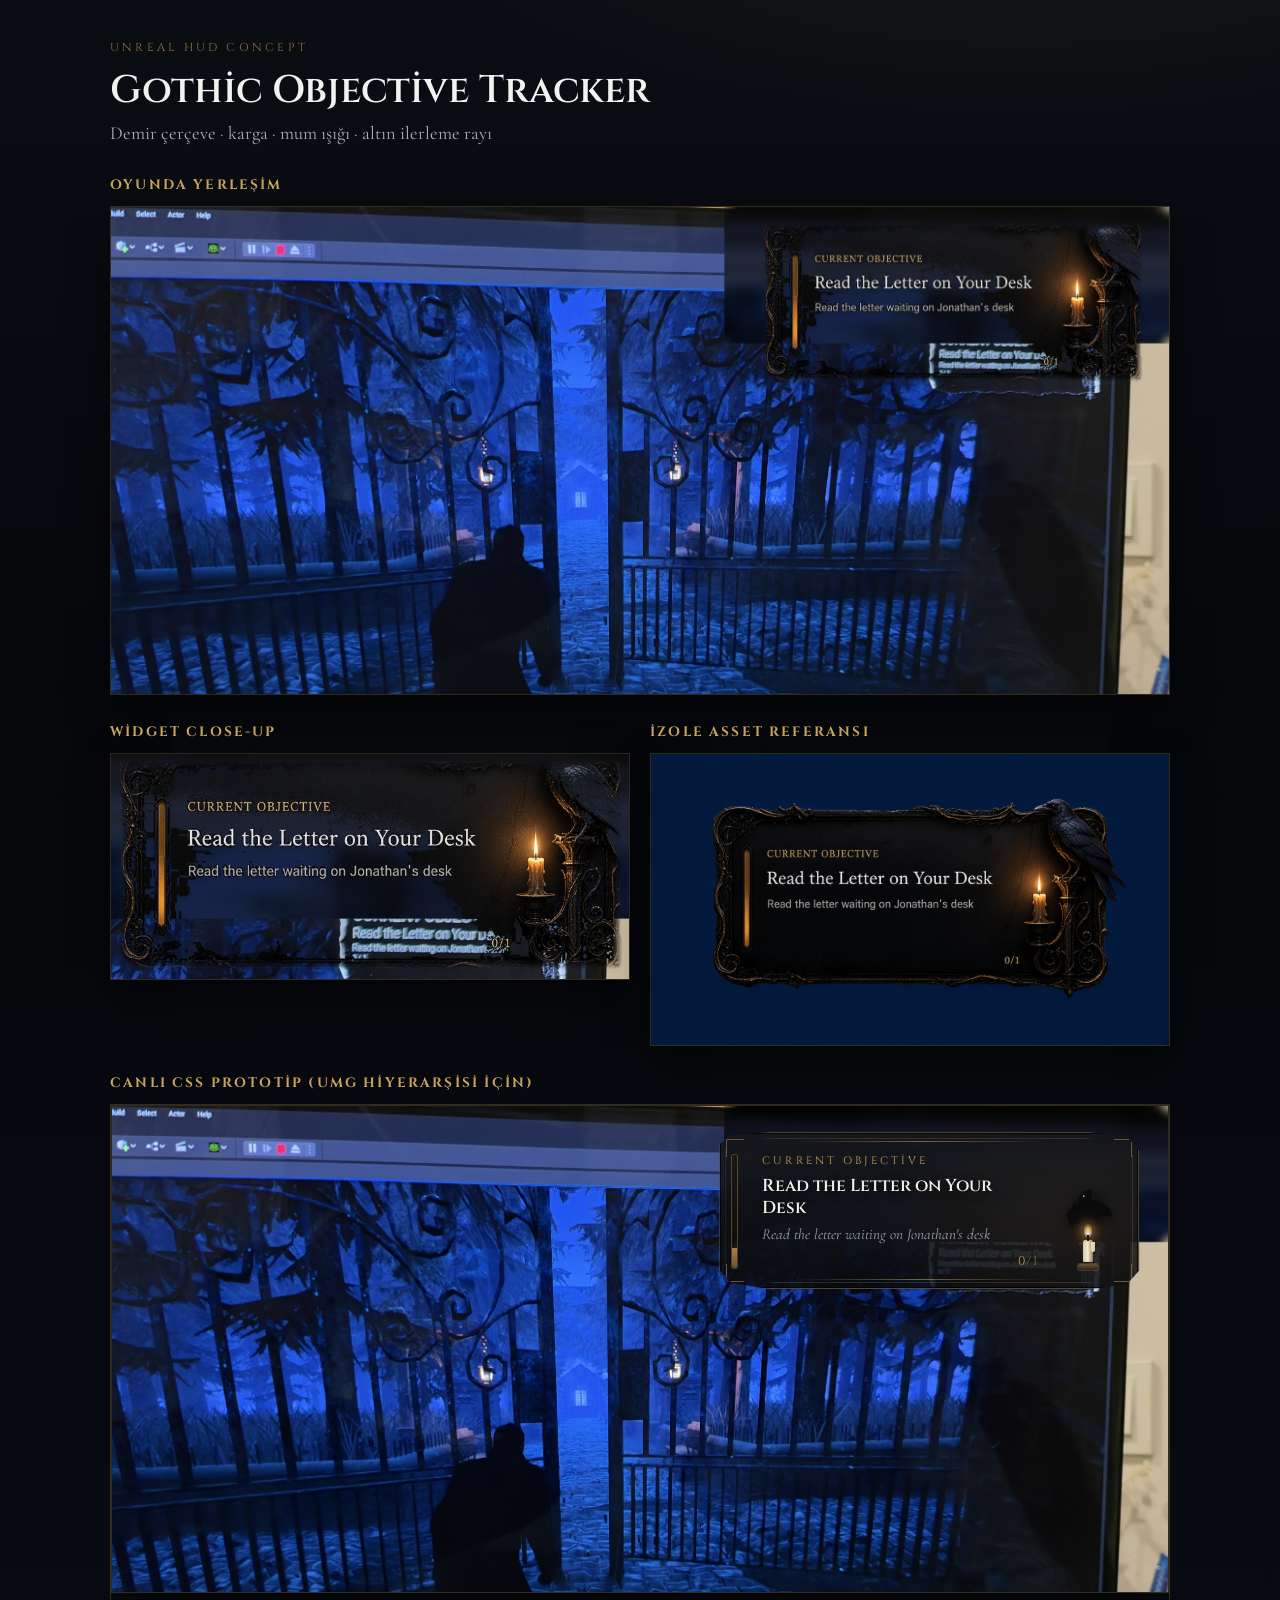
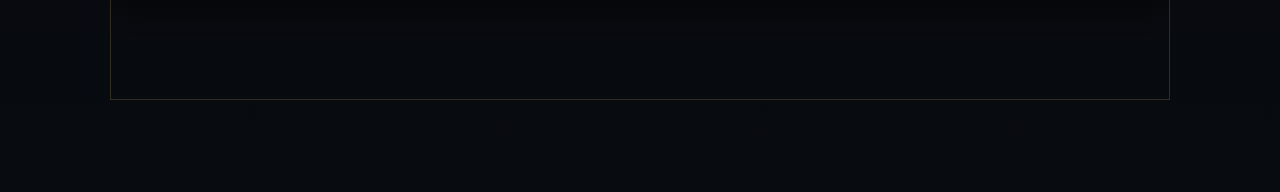
==== ui/objective-tracker/index.html @ 8e46adcf "Add gothic Current Objective HUD concept for Unreal Deliver concept art, in-game composite mockups, " ====
<!DOCTYPE html>
<html lang="tr">
<head>
  <meta charset="UTF-8" />
  <meta name="viewport" content="width=device-width, initial-scale=1" />
  <title>Gothic Objective Tracker — UI Mockup</title>
  <link rel="preconnect" href="https://fonts.googleapis.com" />
  <link rel="preconnect" href="https://fonts.gstatic.com" crossorigin />
  <link href="https://fonts.googleapis.com/css2?family=Cinzel:wght@400;600;700&family=Cormorant+Garamond:ital,wght@0,400;0,600;1,400&display=swap" rel="stylesheet" />
  <link rel="stylesheet" href="objective-tracker.css" />
</head>
<body>
  <div class="gallery">
    <header class="gallery__head">
      <p class="eyebrow">Unreal HUD Concept</p>
      <h1>Gothic Objective Tracker</h1>
      <p class="lede">Demir çerçeve · karga · mum ışığı · altın ilerleme rayı</p>
    </header>

    <section class="panel">
      <h2>Oyunda yerleşim</h2>
      <img src="mockup-ingame-final.jpg" alt="Redesigned objective tracker overlaid on the game scene" />
    </section>

    <section class="panel panel--split">
      <div>
        <h2>Widget close-up</h2>
        <img src="mockup-widget-closeup.jpg" alt="Close-up of the gothic objective plaque" />
      </div>
      <div>
        <h2>İzole asset referansı</h2>
        <img src="objective-widget-isolated.jpg" alt="Isolated objective widget concept" />
      </div>
    </section>

    <section class="panel">
      <h2>Canlı CSS prototip (UMG hiyerarşisi için)</h2>
      <div class="stage stage--live" id="stage">
        <img class="bg" src="reference-ingame-clean.jpg" alt="Cleaned in-game reference scene" />
        <aside class="objective" role="status" aria-live="polite">
          <div class="objective__iron">
            <span class="corner corner--tl"></span>
            <span class="corner corner--tr"></span>
            <span class="corner corner--bl"></span>
            <span class="corner corner--br"></span>
            <span class="vine vine--top"></span>
            <span class="vine vine--bottom"></span>
            <div class="objective__rail" aria-hidden="true">
              <div class="objective__rail-fill"></div>
            </div>
            <div class="objective__body">
              <p class="objective__label">Current Objective</p>
              <h1 class="objective__title">Read the Letter on Your Desk</h1>
              <p class="objective__desc">Read the letter waiting on Jonathan's desk</p>
              <p class="objective__count"><span>0</span>/<span>1</span></p>
            </div>
            <div class="objective__ornament" aria-hidden="true">
              <svg class="raven" viewBox="0 0 120 96" fill="none" xmlns="http://www.w3.org/2000/svg">
                <path d="M18 70c8-6 16-18 22-28 4-7 14-18 26-20 3 8 2 16-1 22 10-2 22 2 30 10 6 6 10 14 11 22-10-4-20-4-30-1 2 6 2 12 0 18-8-6-16-8-26-8-8 0-18 3-26 8 2-8 0-16-6-23z" fill="#0a0a0c"/>
                <path d="M66 28c6-1 14 1 20 6-8 2-14 6-18 12-2-6-2-12-2-18z" fill="#141418"/>
                <path d="M42 42c-2 3-3 7-2 11" stroke="#2a2a30" stroke-width="1.2"/>
                <circle cx="52" cy="36" r="1.6" fill="#c9a45c"/>
                <path d="M70 34l14-3" stroke="#1a1a1e" stroke-width="2" stroke-linecap="round"/>
              </svg>
              <div class="candle">
                <div class="candle__flame"></div>
                <div class="candle__wick"></div>
                <div class="candle__body"></div>
                <div class="candle__drip"></div>
                <div class="candle__holder"></div>
              </div>
            </div>
          </div>
        </aside>
      </div>
    </section>
  </div>

  <script>
    const flame = document.querySelector(".candle__flame");
    const rail = document.querySelector(".objective__rail-fill");
    function tick(now) {
      const t = now * 0.001;
      const flicker = 0.85 + Math.sin(t * 11.3) * 0.08 + Math.sin(t * 23.7) * 0.05;
      if (flame) {
        flame.style.transform = `scale(${flicker.toFixed(3)}) translateY(${(Math.sin(t * 17) * 1.2).toFixed(2)}px)`;
        flame.style.filter = `blur(${(0.3 + (1 - flicker) * 0.8).toFixed(2)}px)`;
      }
      if (rail) rail.style.opacity = (0.75 + Math.sin(t * 2.1) * 0.1).toFixed(3);
      requestAnimationFrame(tick);
    }
    requestAnimationFrame(tick);
  </script>
</body>
</html>
---- ui/objective-tracker/objective-tracker.css ----
:root {
  --ink: #07090d;
  --slate: #12161c;
  --iron: #2a2620;
  --bronze: #8a7348;
  --gold: #c9a45c;
  --gold-dim: #8f7340;
  --fog: #a8b0bc;
  --paper: rgba(14, 16, 20, 0.82);
  --ember: #ffb35a;
  --ember-core: #fff1c8;
}

* {
  box-sizing: border-box;
  margin: 0;
  padding: 0;
}

html,
body {
  width: 100%;
  min-height: 100%;
  background:
    radial-gradient(1200px 600px at 80% -10%, rgba(201, 164, 92, 0.08), transparent 55%),
    linear-gradient(180deg, #0a0d12, #05070b 40%, #080b10);
  color: #f2f2f0;
  font-family: "Cormorant Garamond", Georgia, serif;
  overflow-x: hidden;
  overflow-y: auto;
}

.gallery {
  max-width: 1100px;
  margin: 0 auto;
  padding: 2.5rem 1.25rem 4rem;
}

.gallery__head {
  margin-bottom: 2rem;
}

.gallery__head .eyebrow {
  font-family: "Cinzel", serif;
  letter-spacing: 0.28em;
  text-transform: uppercase;
  font-size: 0.72rem;
  color: var(--gold-dim);
  margin-bottom: 0.6rem;
}

.gallery__head h1 {
  font-family: "Cinzel", serif;
  font-size: clamp(1.6rem, 3vw, 2.4rem);
  font-weight: 600;
  margin-bottom: 0.4rem;
}

.gallery__head .lede {
  color: var(--fog);
  font-size: 1.15rem;
}

.panel {
  margin-bottom: 1.75rem;
}

.panel h2 {
  font-family: "Cinzel", serif;
  font-size: 0.85rem;
  letter-spacing: 0.16em;
  text-transform: uppercase;
  color: var(--gold);
  margin-bottom: 0.75rem;
}

.panel img {
  width: 100%;
  height: auto;
  display: block;
  border: 1px solid rgba(201, 164, 92, 0.22);
  box-shadow: 0 18px 40px rgba(0, 0, 0, 0.45);
}

.panel--split {
  display: grid;
  grid-template-columns: 1fr 1fr;
  gap: 1.25rem;
}

@media (max-width: 800px) {
  .panel--split { grid-template-columns: 1fr; }
}

.stage {
  position: relative;
  width: 100%;
  aspect-ratio: 16 / 9;
  overflow: hidden;
  border: 1px solid rgba(201, 164, 92, 0.22);
}

.stage--live {
  max-height: 70vh;
}

.bg {
  position: absolute;
  inset: 0;
  width: 100%;
  height: 100%;
  object-fit: cover;
  filter: saturate(0.95) contrast(1.05);
}

/* ---- Objective HUD ---- */
.objective {
  position: absolute;
  top: 4.5%;
  right: 2.8%;
  width: min(420px, 34vw);
  z-index: 5;
  animation: objective-enter 900ms cubic-bezier(0.2, 0.8, 0.2, 1) both;
}

@keyframes objective-enter {
  from {
    opacity: 0;
    transform: translateX(18px) translateY(-8px);
    filter: blur(4px);
  }
  to {
    opacity: 1;
    transform: none;
    filter: none;
  }
}

.objective__iron {
  position: relative;
  display: grid;
  grid-template-columns: 14px 1fr 72px;
  gap: 14px;
  align-items: stretch;
  padding: 18px 14px 16px 12px;
  background:
    radial-gradient(120% 140% at 85% 60%, rgba(255, 160, 70, 0.08), transparent 42%),
    linear-gradient(180deg, rgba(22, 24, 28, 0.92), rgba(10, 12, 16, 0.88));
  border: 1px solid rgba(201, 164, 92, 0.35);
  box-shadow:
    0 0 0 1px rgba(0, 0, 0, 0.75) inset,
    0 18px 40px rgba(0, 0, 0, 0.55),
    0 0 28px rgba(201, 164, 92, 0.08);
  clip-path: polygon(
    0% 8%,
    3% 2%,
    12% 0%,
    88% 0%,
    97% 3%,
    100% 12%,
    100% 88%,
    97% 97%,
    88% 100%,
    12% 100%,
    3% 96%,
    0% 88%
  );
  backdrop-filter: blur(2px);
}

.objective__iron::before {
  content: "";
  position: absolute;
  inset: 5px;
  border: 1px solid rgba(138, 115, 72, 0.28);
  pointer-events: none;
  clip-path: inherit;
}

.corner {
  position: absolute;
  width: 18px;
  height: 18px;
  border: 1px solid var(--gold-dim);
  opacity: 0.7;
  pointer-events: none;
}

.corner--tl { top: 6px; left: 6px; border-right: 0; border-bottom: 0; }
.corner--tr { top: 6px; right: 6px; border-left: 0; border-bottom: 0; }
.corner--bl { bottom: 6px; left: 6px; border-right: 0; border-top: 0; }
.corner--br { bottom: 6px; right: 6px; border-left: 0; border-top: 0; }

.vine {
  position: absolute;
  left: 18%;
  right: 22%;
  height: 1px;
  background: linear-gradient(90deg, transparent, rgba(201, 164, 92, 0.55), transparent);
  pointer-events: none;
}

.vine--top { top: 8px; }
.vine--bottom { bottom: 8px; }

.objective__rail {
  position: relative;
  width: 5px;
  margin: 4px 0;
  border-radius: 999px;
  background: linear-gradient(180deg, #1a1712, #0b0b0d);
  box-shadow: 0 0 0 1px rgba(201, 164, 92, 0.35);
  overflow: hidden;
}

.objective__rail-fill {
  position: absolute;
  left: 0;
  right: 0;
  bottom: 0;
  height: 18%;
  background: linear-gradient(180deg, var(--ember), var(--gold-dim));
  box-shadow: 0 0 10px rgba(255, 179, 90, 0.65);
}

.objective__body {
  min-width: 0;
  padding: 2px 0 2px 2px;
}

.objective__label {
  font-family: "Cinzel", serif;
  font-size: 0.68rem;
  letter-spacing: 0.28em;
  text-transform: uppercase;
  color: var(--gold);
  text-shadow: 0 0 12px rgba(201, 164, 92, 0.25);
  margin-bottom: 0.45rem;
}

.objective__title {
  font-family: "Cinzel", serif;
  font-weight: 600;
  font-size: clamp(1rem, 1.35vw, 1.22rem);
  line-height: 1.25;
  color: #f4f1ea;
  text-shadow: 0 2px 10px rgba(0, 0, 0, 0.75);
  margin-bottom: 0.35rem;
}

.objective__desc {
  font-size: 0.95rem;
  line-height: 1.35;
  color: var(--fog);
  font-style: italic;
  opacity: 0.9;
}

.objective__count {
  margin-top: 0.55rem;
  font-family: "Cinzel", serif;
  font-size: 0.78rem;
  letter-spacing: 0.12em;
  color: var(--gold-dim);
  text-align: right;
}

.objective__count span:first-child {
  color: var(--gold);
}

/* Raven + candle ornament */
.objective__ornament {
  position: relative;
  display: flex;
  flex-direction: column;
  align-items: center;
  justify-content: flex-end;
  padding-bottom: 2px;
}

.raven {
  width: 64px;
  height: auto;
  margin-bottom: -6px;
  filter: drop-shadow(0 4px 6px rgba(0, 0, 0, 0.7));
  animation: raven-breathe 4.5s ease-in-out infinite;
}

@keyframes raven-breathe {
  0%, 100% { transform: translateY(0); }
  50% { transform: translateY(-2px); }
}

.candle {
  position: relative;
  width: 28px;
  height: 48px;
  display: flex;
  flex-direction: column;
  align-items: center;
  justify-content: flex-end;
}

.candle__flame {
  position: absolute;
  top: 0;
  width: 10px;
  height: 16px;
  border-radius: 50% 50% 45% 45%;
  background:
    radial-gradient(circle at 50% 70%, var(--ember-core), transparent 55%),
    radial-gradient(circle at 50% 40%, var(--ember), transparent 70%);
  box-shadow:
    0 0 12px rgba(255, 179, 90, 0.85),
    0 0 28px rgba(255, 140, 50, 0.45);
  transform-origin: 50% 100%;
}

.candle__wick {
  width: 2px;
  height: 6px;
  background: #1a120c;
  margin-bottom: -1px;
  z-index: 1;
}

.candle__body {
  width: 10px;
  height: 22px;
  background: linear-gradient(90deg, #d9c8a4, #f3ead2 45%, #b9a57a);
  border-radius: 2px 2px 1px 1px;
  box-shadow: inset -2px 0 3px rgba(0, 0, 0, 0.25);
}

.candle__drip {
  position: absolute;
  bottom: 18px;
  right: 7px;
  width: 4px;
  height: 10px;
  background: #efe2c0;
  border-radius: 0 0 3px 3px;
  opacity: 0.9;
}

.candle__holder {
  width: 20px;
  height: 6px;
  margin-top: 2px;
  background: linear-gradient(180deg, #6a5634, #2a2218);
  border-radius: 2px;
  box-shadow: 0 0 0 1px rgba(201, 164, 92, 0.25);
}

@media (max-width: 720px) {
  .objective {
    width: min(92vw, 380px);
    top: 3%;
    right: 4%;
  }

  .objective__iron {
    grid-template-columns: 10px 1fr 56px;
    gap: 10px;
    padding: 14px 10px 12px;
  }

  .raven { width: 48px; }
}
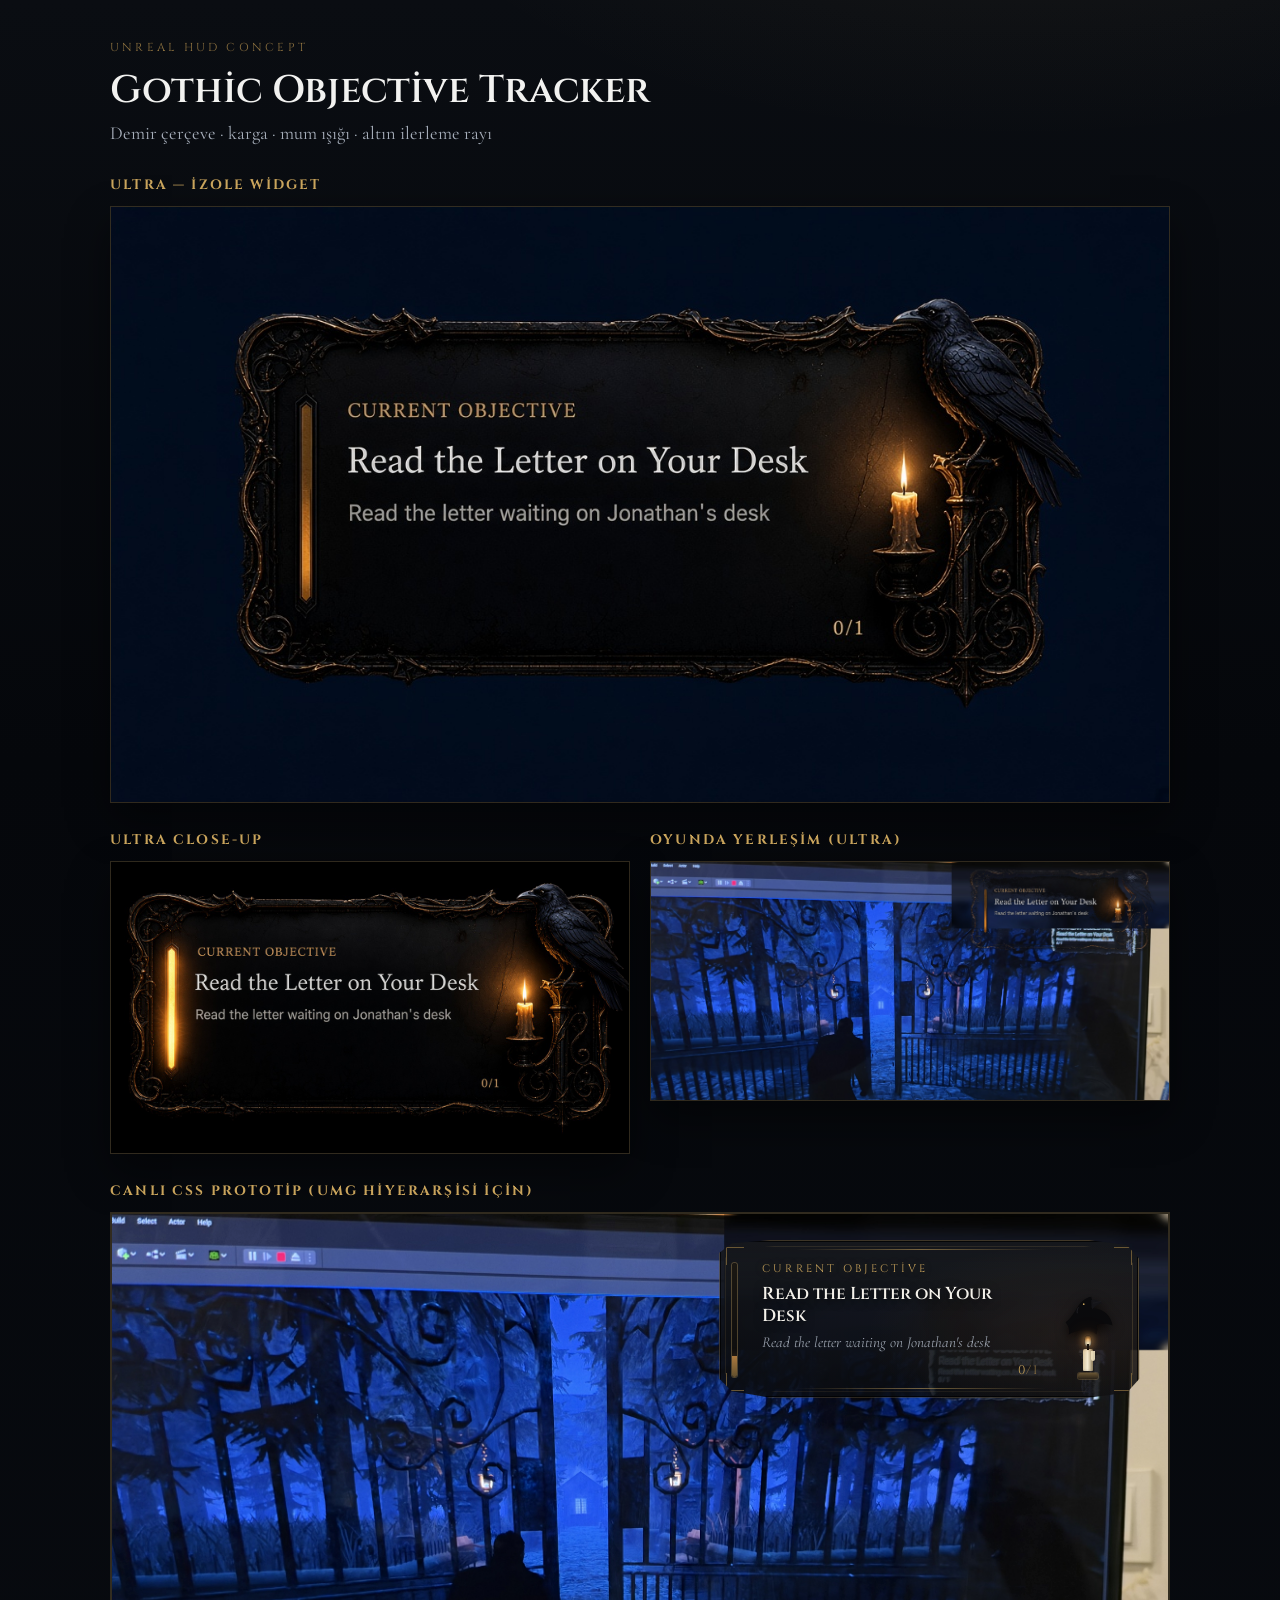
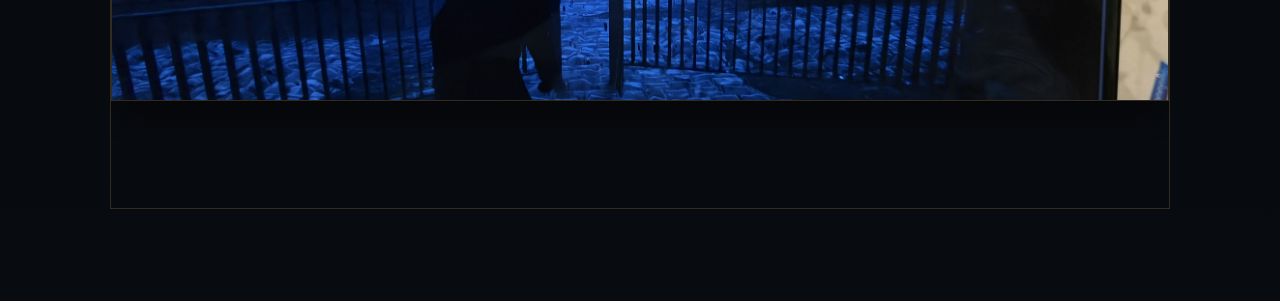
==== commit 5104c25f: "Add ultra-quality gothic objective HUD renders Higher-detail isolated plaque, close-up, and in-game " ====
--- a/ui/objective-tracker/index.html
+++ b/ui/objective-tracker/index.html
@@ -18,18 +18,18 @@
     </header>
 
     <section class="panel">
-      <h2>Oyunda yerleşim</h2>
-      <img src="mockup-ingame-final.jpg" alt="Redesigned objective tracker overlaid on the game scene" />
+      <h2>Ultra — izole widget</h2>
+      <img src="gothic-objective-ultra.jpg" alt="Ultra quality gothic objective tracker" />
     </section>
 
     <section class="panel panel--split">
       <div>
-        <h2>Widget close-up</h2>
-        <img src="mockup-widget-closeup.jpg" alt="Close-up of the gothic objective plaque" />
+        <h2>Ultra close-up</h2>
+        <img src="gothic-objective-ultra-closeup.jpg" alt="Ultra close-up of ornate frame, raven, and candle" />
       </div>
       <div>
-        <h2>İzole asset referansı</h2>
-        <img src="objective-widget-isolated.jpg" alt="Isolated objective widget concept" />
+        <h2>Oyunda yerleşim (ultra)</h2>
+        <img src="mockup-ingame-ultra.jpg" alt="Ultra objective tracker overlaid on the game scene" />
       </div>
     </section>
 
